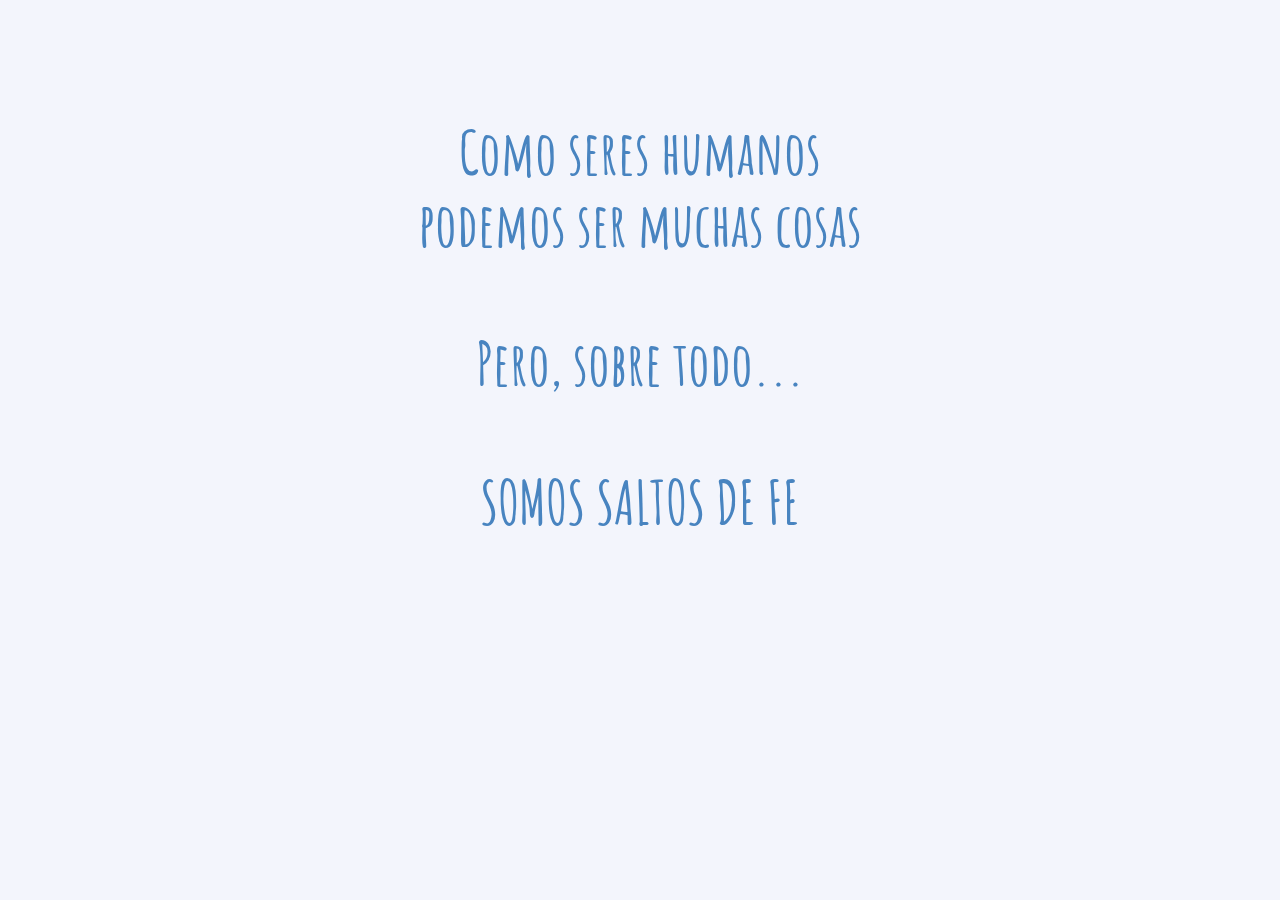
==== mensaje.html @ 07efbf3f "Subiendo archivos v1.0" ====
<!DOCTYPE html>

<html lang="es">

	<head>
		<meta charset="UTF-8">
		<meta name="viewport" content="width=device-width">
		<title>Agile-Vida</title>
		<link rel="stylesheet" href="reset.css">
		<link rel="stylesheet" href="style.css">
		<link rel="preconnect" href="https://fonts.googleapis.com">
        <link rel="preconnect" href="https://fonts.gstatic.com" crossorigin>
        <link href="https://fonts.googleapis.com/css2?family=Amatic+SC:wght@700&family=Delicious+Handrawn&display=swap" rel="stylesheet">
        <style>
            @import url('https://fonts.googleapis.com/css2?family=Amatic+SC:wght@700&family=Delicious+Handrawn&display=swap');
        </style>

	<body class="pag-mensaje">

        <h1>Como seres humanos</h>
        <h1>podemos ser muchas cosas</h>
        <h2>Pero, sobre todo...</h>
        <h3><a href="index.html">somos Saltos de Fe</a></h3>

    </body>
---- style.css ----
body{
    background-color: #F3F5FC;
}

h {
	padding: 67px 0;
    width: 840px;
	margin: 0 auto;
    display: block;
    font-family: 'Inter';
    font-style: normal;
    font-weight: 700;
    font-size: 60px;
    line-height: 120%;
    text-align: center;
    color: #343A40;
    position: relative;
    top: 49px;
}

#principal{
	padding-top: 3em;
    margin: 0 auto;
    filter: none;
    width: 840px;
	position: relative;
}

#circulo-izquierda{
	position: absolute;
	left: 24px;
	top: 129px;
}
#texto-operar{
	position: absolute;
	left: 40px;
    top: 360px;
}

#circulo-derecha{
	position: absolute;
	left: 238px;
	top: 80px;
}
#texto-crear{
	position: absolute;
	left: 530px;
    top: 115px;
}

#circulo-bajo{
	position: absolute;
	left: 220px;
	top: 490px;
}
#texto-ejecutar{
	position: absolute;
	left: 490px;
    top: 720px;
}

#cultura{
    position: absolute;
    left: 310px;
    top: 370px;
}
#icono-cultura{
    position: absolute;
    left: 370px;
    top: 400px;
}
#nombre-cultura{
    position: absolute;
    left: 380px;
    top: 500px;
}

#desarrollar{
    position: absolute;
    left: 490px;
    top: 475px;
}
#icono-desarrollar{
    position: absolute;
    left: 565px;
    top: 505px;
}
#nombre-desarrollar{
    position: absolute;
    left: 540px;
    top: 610px;
}

#razonar{
    position: absolute;
    left: 310px;
    top: 575px;	
}
#icono-razonar{
    position: absolute;
    left: 370px;
    top: 600px;
}
#nombre-razonar{
    position: absolute;
    left: 375px;
    top: 710px;
}

#operar{
    position: absolute;
    left: 130px;
    top: 475px;
}
#icono-operar{
    position: absolute;
    left: 190px;
    top: 500px;
}
#nombre-operar{
    position: absolute;
    left: 200px;
    top: 610px;
}

#aprender{
    position: absolute;
    left: 130px;
    top: 270px;
}
#icono-aprender{
    position: absolute;
    left: 185px;
    top: 300px;
}
#nombre-aprender{
    position: absolute;
    left: 186px;
    top: 400px;
}

#descubrir{
    position: absolute;
    left: 310px;
    top: 165px;
}
#icono-descubrir{
    position: absolute;
    left: 370px;
    top: 190px;
}
#nombre-descubrir{
    position: absolute;
    left: 366px;
    top: 295px;
}

#visualizar{
    position: absolute;
    left: 490px;
    top: 270px;
}
#icono-visualizar{
    position: absolute;
    left: 565px;
    top: 290px;
}
#nombre-visualizar{
    position: absolute;
    left: 546px;
    top: 400px;
}

#ventana-emergente {

    display: none;
	position: relative;
	top: 50%;
	left: 50%;
	transform: translate(15%, 0%);
	width: 200px;
	height: 270px;

	/* White */

	background: #FFFFFF;
	/* shadow */

	box-shadow: 0px 24px 32px -8px rgba(0, 0, 0, 0.08);
	border-radius: 32px;
	padding: 10px 60px;
  }

#cerrar{
    display: block;
    position: relative;
    left: 99%;

    font-family: 'Delicious Handrawn';
    font-style: normal;
    font-weight: 700;
    font-size: 20px;
    padding: 10px;
}

#texto{
    font-family: 'Delicious Handrawn';
    font-style: normal;
    font-weight: 700;
    font-size: 30px; 
    text-align: center;
    padding: 20px;
}

#icono-visualizar:hover, #cerrar:hover, #icono-descubrir:hover, 
#icono-aprender:hover, #icono-operar:hover, #icono-razonar:hover, 
#icono-desarrollar:hover, #icono-cultura:hover, #texto-ejecutar:hover, 
#texto-crear:hover, #texto-operar:hover, #atras{
    transform: scale(115%);
    transition: 400ms;
}

.pag-mensaje{
    font-family: 'Amatic SC';
    font-style: normal;

    padding: 67px 0;
    width: 840px;
	margin: 0 auto;
    display: block;
    font-weight: 700;
    font-size: 60px;
    line-height: 120%;
    text-align: center;
    color: #4884c0;
    position: relative;
    top: 49px;
}

h2 {
    padding: 67px 0;
}

a {
    padding: 67px 0;
    text-transform: uppercase;
    color: #4884c0;
    font-weight: bold;
    text-decoration: none;
}

a:hover {
    color: #343A40;
    transform: scale(200%);
    transition: 400ms;
}

#atras{
    padding: 0%;
    font-size: medium;
    left: -350px;
}
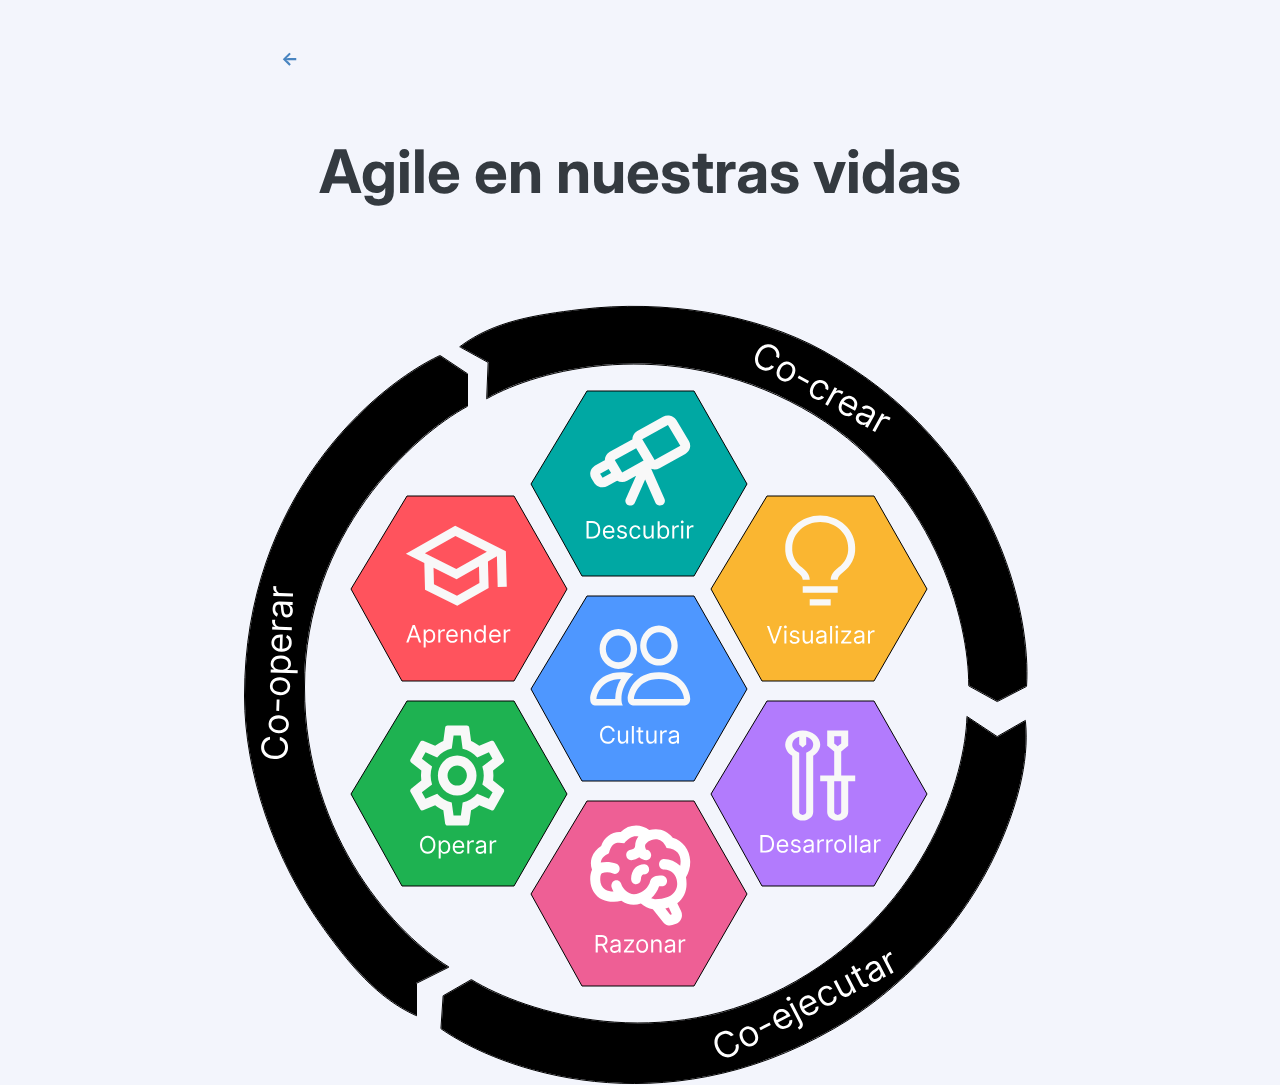
==== commit 12fa44e2: "Cambio de pagina principal" ====
--- a/mensaje.html
+++ b/mensaje.html
@@ -8,18 +8,125 @@
 		<title>Agile-Vida</title>
 		<link rel="stylesheet" href="reset.css">
 		<link rel="stylesheet" href="style.css">
-		<link rel="preconnect" href="https://fonts.googleapis.com">
-        <link rel="preconnect" href="https://fonts.gstatic.com" crossorigin>
-        <link href="https://fonts.googleapis.com/css2?family=Amatic+SC:wght@700&family=Delicious+Handrawn&display=swap" rel="stylesheet">
-        <style>
-            @import url('https://fonts.googleapis.com/css2?family=Amatic+SC:wght@700&family=Delicious+Handrawn&display=swap');
-        </style>
+		<link rel="preconnect" href="https://fonts.googleapis.com"><link rel="preconnect" href="https://fonts.gstatic.com" crossorigin><link href="https://fonts.googleapis.com/css2?family=Inter:wght@400&family=Montserrat:wght@300&display=swap" rel="stylesheet">
+        <style> @import url('https://fonts.googleapis.com/css2?family=Inter:wght@400&family=Montserrat:wght@300&display=swap'); 
+				@import url('https://fonts.googleapis.com/css2?family=Delicious+Handrawn&display=swap');
+		</style>
+		<link rel="preconnect" href="https://fonts.googleapis.com"> <link rel="preconnect" href="https://fonts.gstatic.com" crossorigin><link href="https://fonts.googleapis.com/css2?family=Delicious+Handrawn&display=swap" rel="stylesheet">
+	</head>
 
-	<body class="pag-mensaje">
+	<body>
+		<h id="atras"><a href="index.html"> <- </a></h>
+		<H>Agile en nuestras vidas</H>
+		<main id="principal">
+			<img id="circulo-izquierda" src="imagenes/circulo_izquierda.svg"alt="Logo de la barberia Alura">
+			<img id="texto-operar" src="imagenes/nombres/Co-operar.svg">
+			<img id="circulo-derecha" src="imagenes/circulo_derecha.svg">
+			<img id="texto-crear" src="imagenes/nombres/Co-crear.svg">
+			<img id="circulo-bajo" src="imagenes/circulo_bajo.svg">
+			<img id="texto-ejecutar" src="imagenes/nombres/Co-ejecutar.svg">
 
-        <h1>Como seres humanos</h>
-        <h1>podemos ser muchas cosas</h>
-        <h2>Pero, sobre todo...</h>
-        <h3><a href="index.html">somos Saltos de Fe</a></h3>
+			<img id="cultura" src="imagenes/cultura.svg">
+			<img id="icono-cultura" src="imagenes/iconos/cultura.svg">
+			<img id="nombre-cultura" src="imagenes/nombres/Cultura.svg">
+			
+			<img id="desarrollar" src="imagenes/desarrollar.svg">
+			<img id="icono-desarrollar" src="imagenes/iconos/desarrollar.svg">
+			<img id="nombre-desarrollar" src="imagenes/nombres/Desarrollar.svg">
+					
+			<img id="razonar" src="imagenes/razonar.svg">
+			<img id="icono-razonar" src="imagenes/iconos/razonar.svg">
+			<img id="nombre-razonar" src="imagenes/nombres/Razonar.svg">
+			
+			<img id="operar" src="imagenes/operar.svg">
+			<img id="icono-operar" src="imagenes/iconos/operar.svg">
+			<img id="nombre-operar" src="imagenes/nombres/Operar.svg">
+			
+			<img id="aprender" src="imagenes/aprender.svg">
+			<img id="icono-aprender" src="imagenes/iconos/aprender.svg">
+			<img id="nombre-aprender" src="imagenes/nombres/Aprender.svg">
+			
+			<img id="descubrir" src="imagenes/descubrir.svg">
+			<img id="icono-descubrir" src="imagenes/iconos/descubrir.svg">
+			<img id="nombre-descubrir" src="imagenes/nombres/Descubrir.svg">
+			
+			<img id="visualizar" src="imagenes/visualizar.svg">
+			<img id="icono-visualizar" src="imagenes/iconos/visualizar.svg">
+			<img id="nombre-visualizar" src="imagenes/nombres/Visualizar.svg">
+		</main>
 
-    </body>
+		<div id="ventana-emergente">
+			<span id="cerrar">X</span>
+			<p id="texto">default text</p>
+		</div>
+
+		<script>
+
+			var imagenes = document.querySelectorAll("img");
+
+			for (var i = 0; i < imagenes.length; i++) {
+				imagenes[i].addEventListener("click", function() {
+					var idImagen = this.id;
+					
+					switch (idImagen) {
+						case ("icono-cultura"):
+						document.getElementById("icono-cultura").addEventListener("click", implementarVentana("Como pensamos, sentimos y vivimos. Apertura a nuevas formas"));
+						break;
+
+						case ("icono-desarrollar"):
+						document.getElementById("icono-desarrollar").addEventListener("click", implementarVentana("Lo que hagas, hazlo bien. Hazlo por ti"));
+						break;
+
+						case ("icono-razonar"):
+						document.getElementById("icono-razonar").addEventListener("click", implementarVentana("Mirar en retrospectiva. Aprender del pasado"));
+						break;
+
+						case ("icono-operar"):
+						document.getElementById("icono-operar").addEventListener("click", implementarVentana("Revisa tu proceso ¿Sí estás haciendo lo que te genere bienestar?"));
+						break;
+
+						case ("icono-aprender"):
+						document.getElementById("icono-aprender").addEventListener("click", implementarVentana("Falla rápido, aprende rápido. Aprende constantemente!!!!"));
+						break;
+
+						case ("icono-descubrir"):
+						document.getElementById("icono-descubrir").addEventListener("click", implementarVentana("Descubre el problema: coge al toro por los cuernos"));
+						break;
+
+						case ("icono-visualizar"):
+						document.getElementById("icono-visualizar").addEventListener("click", implementarVentana("Desing Thinking  ->Necesidad:¿Qué me genera valor? - MVP"));
+						break;
+
+						case ("texto-operar"):
+						document.getElementById("texto-operar").addEventListener("click", implementarVentana("La vida no se vive sola. Crea grupos diversos"));
+						break;
+
+						case ("texto-crear"):
+						document.getElementById("texto-crear").addEventListener("click", implementarVentana("Infórmate. Las nuevas ideas no nacen de la nada"));
+						break;
+						
+						case ("texto-ejecutar"):
+						document.getElementById("texto-ejecutar").addEventListener("click", implementarVentana("Los pequeños logros como entregables constantes"));
+						break;
+					}
+				
+				});
+			}
+			
+			function implementarVentana(mensajeVentana) {
+			document.getElementById("ventana-emergente").style.display = "block";
+			document.getElementById("principal").style.filter = "blur(10px)";
+			document.getElementById("texto").textContent = mensajeVentana;
+			}
+		
+			document.getElementById("cerrar").addEventListener("click", function() {
+			document.getElementById("ventana-emergente").style.display = "none";
+			document.getElementById("principal").setAttribute("style", "filter: none");
+			});
+		</script>
+
+	</body>
+
+
+</html>
+
